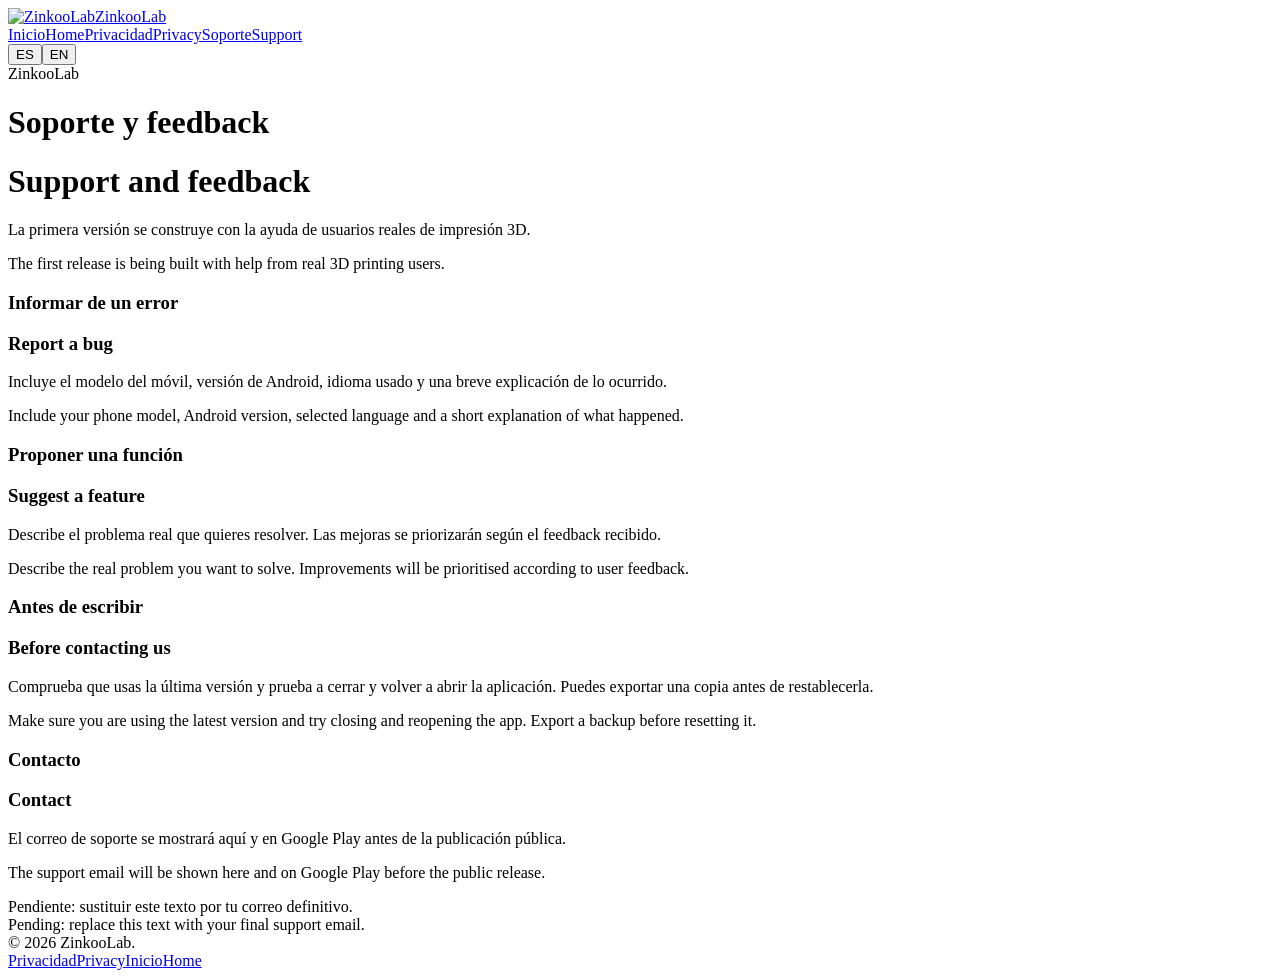
==== support.html @ 4ac2ba45 "Add files via upload Initial ZinkooLab website" ====
<!doctype html><html lang="es"><head><meta charset="utf-8"><meta name="viewport" content="width=device-width,initial-scale=1"><meta name="description" content="Soporte y feedback para ZinkooLab."><title>Soporte — ZinkooLab</title><link rel="icon" href="assets/icon-192.png"><link rel="stylesheet" href="styles.css"></head><body>
<nav class="nav"><div class="container nav-inner"><a class="brand" href="index.html"><img src="assets/brand-mark.png" alt="ZinkooLab"><span>ZinkooLab</span></a><div class="nav-links"><a href="index.html" data-lang="es">Inicio</a><a href="index.html" data-lang="en">Home</a><a href="privacy.html" data-lang="es">Privacidad</a><a href="privacy.html" data-lang="en">Privacy</a><a class="active keep" href="support.html" data-lang="es">Soporte</a><a class="active keep" href="support.html" data-lang="en">Support</a><div class="lang"><button data-set-lang="es">ES</button><button data-set-lang="en">EN</button></div></div></div></nav>
<main class="container"><div class="page-head"><span class="eyebrow">ZinkooLab</span><h1 data-lang="es">Soporte y feedback</h1><h1 data-lang="en">Support and feedback</h1><p class="lead" data-lang="es">La primera versión se construye con la ayuda de usuarios reales de impresión 3D.</p><p class="lead" data-lang="en">The first release is being built with help from real 3D printing users.</p></div><div class="support-grid">
<section class="support-item"><h3 data-lang="es">Informar de un error</h3><h3 data-lang="en">Report a bug</h3><p data-lang="es">Incluye el modelo del móvil, versión de Android, idioma usado y una breve explicación de lo ocurrido.</p><p data-lang="en">Include your phone model, Android version, selected language and a short explanation of what happened.</p></section>
<section class="support-item"><h3 data-lang="es">Proponer una función</h3><h3 data-lang="en">Suggest a feature</h3><p data-lang="es">Describe el problema real que quieres resolver. Las mejoras se priorizarán según el feedback recibido.</p><p data-lang="en">Describe the real problem you want to solve. Improvements will be prioritised according to user feedback.</p></section>
<section class="support-item"><h3 data-lang="es">Antes de escribir</h3><h3 data-lang="en">Before contacting us</h3><p data-lang="es">Comprueba que usas la última versión y prueba a cerrar y volver a abrir la aplicación. Puedes exportar una copia antes de restablecerla.</p><p data-lang="en">Make sure you are using the latest version and try closing and reopening the app. Export a backup before resetting it.</p></section>
<section class="support-item"><h3 data-lang="es">Contacto</h3><h3 data-lang="en">Contact</h3><p data-lang="es">El correo de soporte se mostrará aquí y en Google Play antes de la publicación pública.</p><p data-lang="en">The support email will be shown here and on Google Play before the public release.</p><div class="notice" data-lang="es">Pendiente: sustituir este texto por tu correo definitivo.</div><div class="notice" data-lang="en">Pending: replace this text with your final support email.</div></section>
</div></main><footer class="footer"><div class="container footer-inner"><span>© 2026 ZinkooLab.</span><div class="footer-links"><a href="privacy.html" data-lang="es">Privacidad</a><a href="privacy.html" data-lang="en">Privacy</a><a href="index.html" data-lang="es">Inicio</a><a href="index.html" data-lang="en">Home</a></div></div></footer><script src="script.js"></script></body></html>
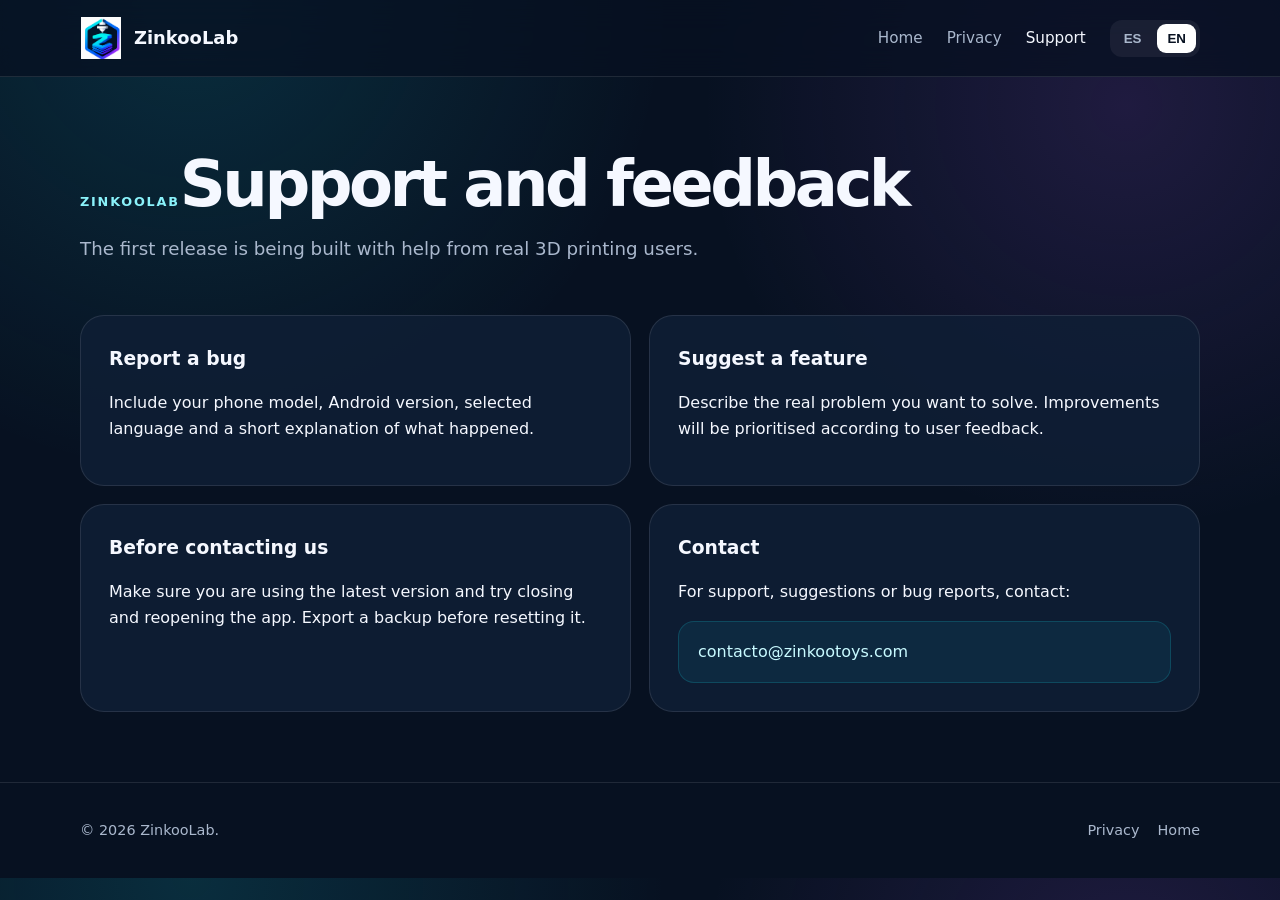
==== commit 711eca01: "Add files via upload" ====
--- a/support.html
+++ b/support.html
@@ -4,5 +4,5 @@
 <section class="support-item"><h3 data-lang="es">Informar de un error</h3><h3 data-lang="en">Report a bug</h3><p data-lang="es">Incluye el modelo del móvil, versión de Android, idioma usado y una breve explicación de lo ocurrido.</p><p data-lang="en">Include your phone model, Android version, selected language and a short explanation of what happened.</p></section>
 <section class="support-item"><h3 data-lang="es">Proponer una función</h3><h3 data-lang="en">Suggest a feature</h3><p data-lang="es">Describe el problema real que quieres resolver. Las mejoras se priorizarán según el feedback recibido.</p><p data-lang="en">Describe the real problem you want to solve. Improvements will be prioritised according to user feedback.</p></section>
 <section class="support-item"><h3 data-lang="es">Antes de escribir</h3><h3 data-lang="en">Before contacting us</h3><p data-lang="es">Comprueba que usas la última versión y prueba a cerrar y volver a abrir la aplicación. Puedes exportar una copia antes de restablecerla.</p><p data-lang="en">Make sure you are using the latest version and try closing and reopening the app. Export a backup before resetting it.</p></section>
-<section class="support-item"><h3 data-lang="es">Contacto</h3><h3 data-lang="en">Contact</h3><p data-lang="es">El correo de soporte se mostrará aquí y en Google Play antes de la publicación pública.</p><p data-lang="en">The support email will be shown here and on Google Play before the public release.</p><div class="notice" data-lang="es">Pendiente: sustituir este texto por tu correo definitivo.</div><div class="notice" data-lang="en">Pending: replace this text with your final support email.</div></section>
+<section class="support-item"><h3 data-lang="es">Contacto</h3><h3 data-lang="en">Contact</h3><p data-lang="es">Para soporte, sugerencias o informar de un error, escribe a:</p><p data-lang="en">For support, suggestions or bug reports, contact:</p><div class="notice"><a href="mailto:contacto@zinkootoys.com">contacto@zinkootoys.com</a></div></section>
 </div></main><footer class="footer"><div class="container footer-inner"><span>© 2026 ZinkooLab.</span><div class="footer-links"><a href="privacy.html" data-lang="es">Privacidad</a><a href="privacy.html" data-lang="en">Privacy</a><a href="index.html" data-lang="es">Inicio</a><a href="index.html" data-lang="en">Home</a></div></div></footer><script src="script.js"></script></body></html>
--- a/styles.css
+++ b/styles.css
@@ -0,0 +1,77 @@
+:root {
+  --bg: #071121;
+  --bg-soft: #0d1b31;
+  --card: rgba(15, 31, 54, .82);
+  --text: #f5f8ff;
+  --muted: #aab8cd;
+  --line: rgba(255,255,255,.10);
+  --cyan: #17d9ea;
+  --blue: #4f74ff;
+  --violet: #9d4edd;
+  --shadow: 0 24px 70px rgba(0,0,0,.28);
+  --radius: 24px;
+}
+*{box-sizing:border-box}
+html{scroll-behavior:smooth}
+body{margin:0;font-family:Inter,ui-sans-serif,system-ui,-apple-system,BlinkMacSystemFont,"Segoe UI",sans-serif;background:
+radial-gradient(circle at 15% 0%,rgba(23,217,234,.14),transparent 34%),
+radial-gradient(circle at 88% 12%,rgba(157,78,221,.16),transparent 31%),var(--bg);color:var(--text);line-height:1.6}
+a{color:inherit;text-decoration:none}
+img{max-width:100%}
+.container{width:min(1120px,calc(100% - 36px));margin:auto}
+.nav{position:sticky;top:0;z-index:20;background:rgba(7,17,33,.76);backdrop-filter:blur(16px);border-bottom:1px solid var(--line)}
+.nav-inner{height:76px;display:flex;align-items:center;justify-content:space-between;gap:24px}
+.brand{display:flex;align-items:center;gap:12px;font-weight:800;font-size:1.12rem}
+.brand img{width:42px;height:42px;object-fit:contain}
+.nav-links{display:flex;align-items:center;gap:24px;color:var(--muted);font-size:.95rem}
+.nav-links a:hover,.nav-links a.active{color:var(--text)}
+.lang{display:flex;gap:6px;background:rgba(255,255,255,.06);padding:4px;border-radius:12px}
+.lang button{border:0;background:transparent;color:var(--muted);padding:7px 10px;border-radius:9px;cursor:pointer;font-weight:700}
+.lang button.active{background:#fff;color:#071121}
+.hero{padding:92px 0 66px}
+.hero-grid{display:grid;grid-template-columns:1.08fr .92fr;align-items:center;gap:54px}
+.badge{display:inline-flex;padding:7px 12px;border:1px solid rgba(23,217,234,.28);background:rgba(23,217,234,.08);color:#8af2fa;border-radius:999px;font-size:.82rem;font-weight:800;letter-spacing:.04em;text-transform:uppercase}
+h1{font-size:clamp(2.7rem,6vw,5.4rem);line-height:.98;margin:20px 0 24px;letter-spacing:-.055em}
+.gradient{background:linear-gradient(90deg,var(--cyan),#6ea7ff 52%,#c067ef);-webkit-background-clip:text;background-clip:text;color:transparent}
+.lead{color:var(--muted);font-size:1.14rem;max-width:650px}
+.actions{display:flex;flex-wrap:wrap;gap:13px;margin-top:30px}
+.button{display:inline-flex;align-items:center;justify-content:center;min-height:48px;padding:0 19px;border-radius:14px;font-weight:800;border:1px solid var(--line)}
+.button.primary{background:linear-gradient(110deg,var(--cyan),var(--blue),var(--violet));color:#fff;border:0;box-shadow:0 15px 38px rgba(79,116,255,.26)}
+.button.secondary{background:rgba(255,255,255,.055)}
+.visual{position:relative;min-height:440px;display:grid;place-items:center}
+.glow{position:absolute;width:330px;height:330px;border-radius:50%;background:linear-gradient(135deg,rgba(23,217,234,.28),rgba(157,78,221,.24));filter:blur(54px)}
+.app-card{position:relative;width:min(390px,100%);padding:34px;border-radius:36px;background:linear-gradient(145deg,rgba(18,39,69,.94),rgba(8,18,34,.96));border:1px solid rgba(255,255,255,.13);box-shadow:var(--shadow);transform:rotate(2deg)}
+.app-card img{display:block;width:210px;margin:4px auto 20px;filter:drop-shadow(0 20px 35px rgba(0,0,0,.35))}
+.metric{display:flex;justify-content:space-between;align-items:center;padding:14px 0;border-top:1px solid var(--line)}
+.metric span{color:var(--muted)}
+.metric strong{font-size:1.08rem}
+.section{padding:72px 0}
+.section-header{max-width:720px;margin-bottom:34px}
+.eyebrow{color:#8af2fa;font-size:.8rem;text-transform:uppercase;letter-spacing:.14em;font-weight:900}
+h2{font-size:clamp(2rem,4vw,3.25rem);line-height:1.08;letter-spacing:-.04em;margin:10px 0 14px}
+.section-header p,.card p,.legal p,.legal li{color:var(--muted)}
+.grid{display:grid;grid-template-columns:repeat(3,1fr);gap:18px}
+.card{padding:26px;border:1px solid var(--line);border-radius:var(--radius);background:var(--card);box-shadow:0 14px 45px rgba(0,0,0,.14)}
+.icon{width:45px;height:45px;display:grid;place-items:center;border-radius:14px;background:linear-gradient(135deg,rgba(23,217,234,.16),rgba(157,78,221,.18));font-weight:900;color:#aaf7fb;margin-bottom:18px}
+.card h3{margin:0 0 8px;font-size:1.13rem}
+.callout{display:grid;grid-template-columns:1fr auto;align-items:center;gap:30px;padding:34px;border-radius:30px;border:1px solid rgba(23,217,234,.18);background:linear-gradient(120deg,rgba(23,217,234,.11),rgba(79,116,255,.10),rgba(157,78,221,.11))}
+.callout h2{margin-top:0}
+.footer{padding:36px 0;border-top:1px solid var(--line);color:var(--muted);font-size:.9rem}
+.footer-inner{display:flex;justify-content:space-between;gap:20px;flex-wrap:wrap}
+.footer-links{display:flex;gap:18px;flex-wrap:wrap}
+.page-head{padding:76px 0 34px}
+.page-head h1{font-size:clamp(2.6rem,5vw,4.5rem);margin-bottom:14px}
+.legal{max-width:830px;padding:34px;border:1px solid var(--line);border-radius:var(--radius);background:var(--card);margin-bottom:70px}
+.legal h2{font-size:1.5rem;letter-spacing:-.02em;margin-top:32px}
+.legal h2:first-child{margin-top:0}
+.notice{padding:17px 19px;border-radius:16px;background:rgba(23,217,234,.075);border:1px solid rgba(23,217,234,.18);color:#c8faff}
+.support-grid{display:grid;grid-template-columns:repeat(2,1fr);gap:18px;margin-bottom:70px}
+.support-item{padding:28px;border-radius:var(--radius);border:1px solid var(--line);background:var(--card)}
+.support-item h3{margin-top:0}
+code{background:rgba(255,255,255,.08);padding:.12em .38em;border-radius:.4em}
+[data-lang="en"]{display:none}
+body.en [data-lang="es"]{display:none}
+body.en [data-lang="en"]{display:initial}
+body.en div[data-lang="en"],body.en section[data-lang="en"],body.en p[data-lang="en"],body.en ul[data-lang="en"]{display:block}
+@media(max-width:820px){.nav-links a:not(.keep){display:none}.hero{padding-top:64px}.hero-grid{grid-template-columns:1fr}.visual{min-height:350px}.grid{grid-template-columns:1fr}.callout{grid-template-columns:1fr}.support-grid{grid-template-columns:1fr}.app-card{transform:none}}
+@media(max-width:480px){.container{width:min(100% - 24px,1120px)}.nav-inner{height:68px}.brand span{font-size:1rem}.hero{padding-top:46px}.actions{display:grid}.button{width:100%}.legal{padding:23px}.app-card{padding:24px}}
